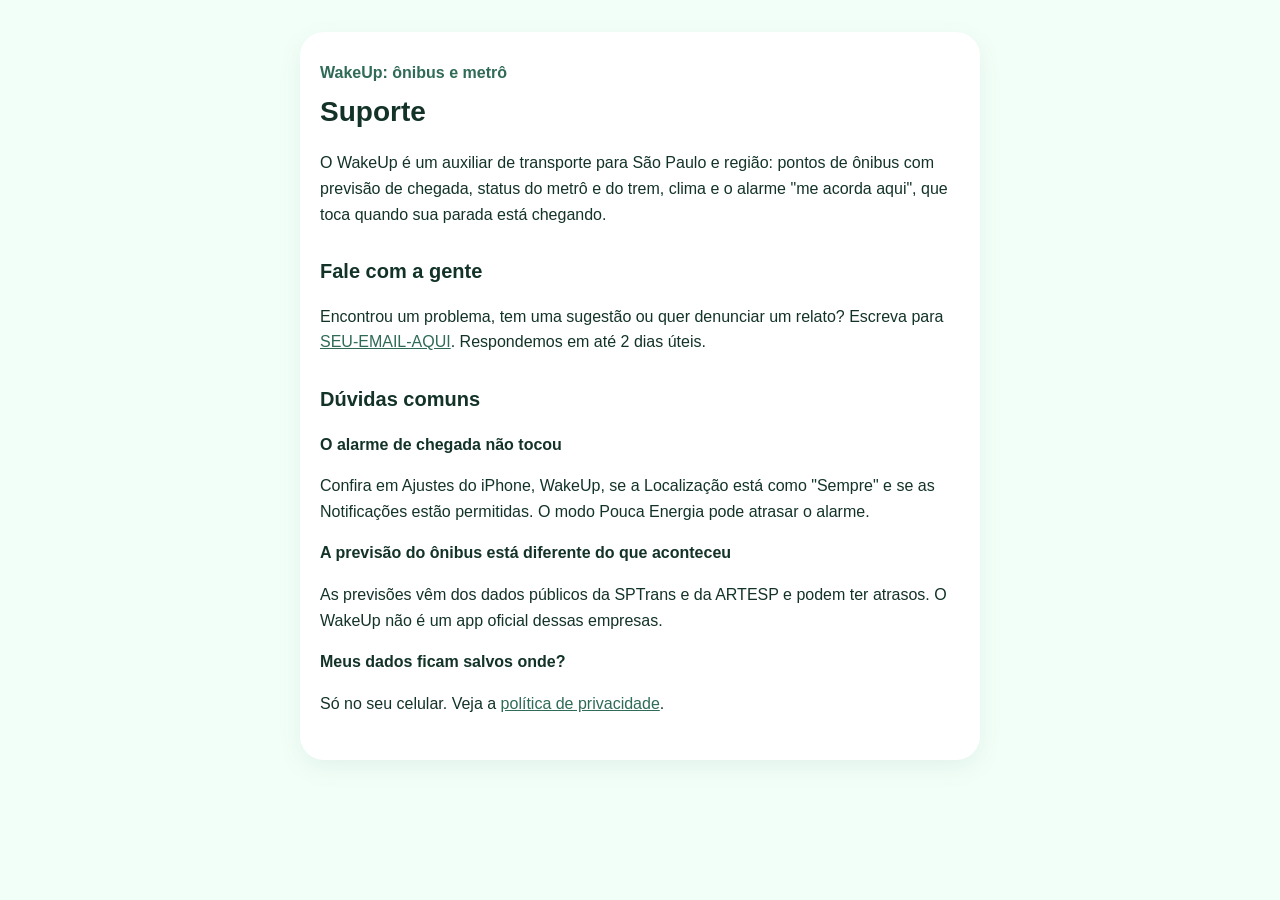
==== index.html @ 22a452d2 "Site do WakeUp: suporte e politica de privacidade" ====
<!doctype html>
<!--
  PÁGINA DE SUPORTE DO WAKEUP
  A Apple exige um "Support URL" com um jeito de entrar em contato. Esta é a página inicial do
  site (GitHub Pages abre o index.html sozinho).
-->
<html lang="pt-BR">
<head>
  <meta charset="utf-8">
  <meta name="viewport" content="width=device-width, initial-scale=1">
  <title>WakeUp: Suporte</title>
  <link rel="stylesheet" href="estilo.css">
</head>
<body>
  <main>
    <p class="eyebrow">WakeUp: ônibus e metrô</p>
    <h1>Suporte</h1>
    <p>O WakeUp é um auxiliar de transporte para São Paulo e região: pontos de ônibus com previsão de
      chegada, status do metrô e do trem, clima e o alarme "me acorda aqui", que toca quando sua
      parada está chegando.</p>

    <h2>Fale com a gente</h2>
    <p>Encontrou um problema, tem uma sugestão ou quer denunciar um relato?
      Escreva para <a href="mailto:SEU-EMAIL-AQUI">SEU-EMAIL-AQUI</a>. Respondemos em até 2 dias úteis.</p>

    <h2>Dúvidas comuns</h2>
    <h3>O alarme de chegada não tocou</h3>
    <p>Confira em Ajustes do iPhone, WakeUp, se a Localização está como "Sempre" e se as Notificações
      estão permitidas. O modo Pouca Energia pode atrasar o alarme.</p>
    <h3>A previsão do ônibus está diferente do que aconteceu</h3>
    <p>As previsões vêm dos dados públicos da SPTrans e da ARTESP e podem ter atrasos. O WakeUp não é
      um app oficial dessas empresas.</p>
    <h3>Meus dados ficam salvos onde?</h3>
    <p>Só no seu celular. Veja a <a href="privacidade.html">política de privacidade</a>.</p>
  </main>
</body>
</html>
---- estilo.css ----
/* Mesma paleta "Menta" do app (constants/themes.ts), pra página parecer parte dele. */
:root {
  --bg: #F2FFF8;
  --card: #FFFFFF;
  --ink: #133328;
  --muted: #5F7F74;
  --forest: #2F6B57;
}
* { box-sizing: border-box; }
body {
  margin: 0;
  background: var(--bg);
  color: var(--ink);
  font: 16px/1.6 -apple-system, BlinkMacSystemFont, "Segoe UI", Roboto, sans-serif;
}
main {
  max-width: 680px;
  margin: 32px auto;
  padding: 28px 20px;
  background: var(--card);
  border-radius: 24px;
  box-shadow: 0 8px 24px rgba(47, 107, 87, 0.08);
}
@media (max-width: 720px) { main { margin: 0; border-radius: 0; } }
h1 { margin: 4px 0 8px; font-size: 28px; }
h2 { margin-top: 28px; font-size: 20px; }
h3 { margin-bottom: 4px; font-size: 16px; }
a { color: var(--forest); }
.eyebrow { margin: 0; color: var(--forest); font-weight: 600; }
.muted { color: var(--muted); font-size: 14px; }
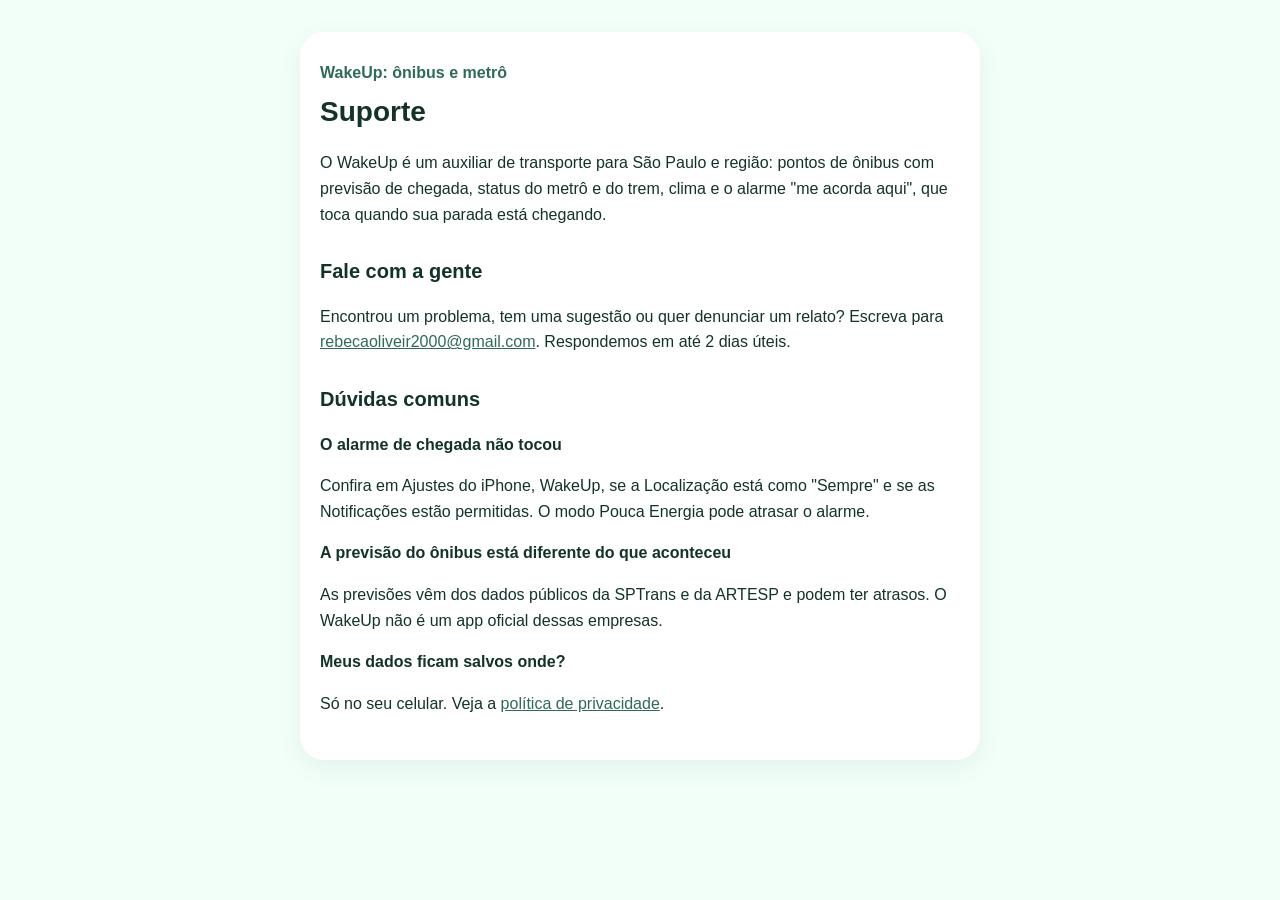
==== commit 32f43901: "E-mail de contato" ====
--- a/index.html
+++ b/index.html
@@ -21,7 +21,7 @@
 
     <h2>Fale com a gente</h2>
     <p>Encontrou um problema, tem uma sugestão ou quer denunciar um relato?
-      Escreva para <a href="mailto:SEU-EMAIL-AQUI">SEU-EMAIL-AQUI</a>. Respondemos em até 2 dias úteis.</p>
+      Escreva para <a href="mailto:rebecaoliveir2000@gmail.com">rebecaoliveir2000@gmail.com</a>. Respondemos em até 2 dias úteis.</p>
 
     <h2>Dúvidas comuns</h2>
     <h3>O alarme de chegada não tocou</h3>
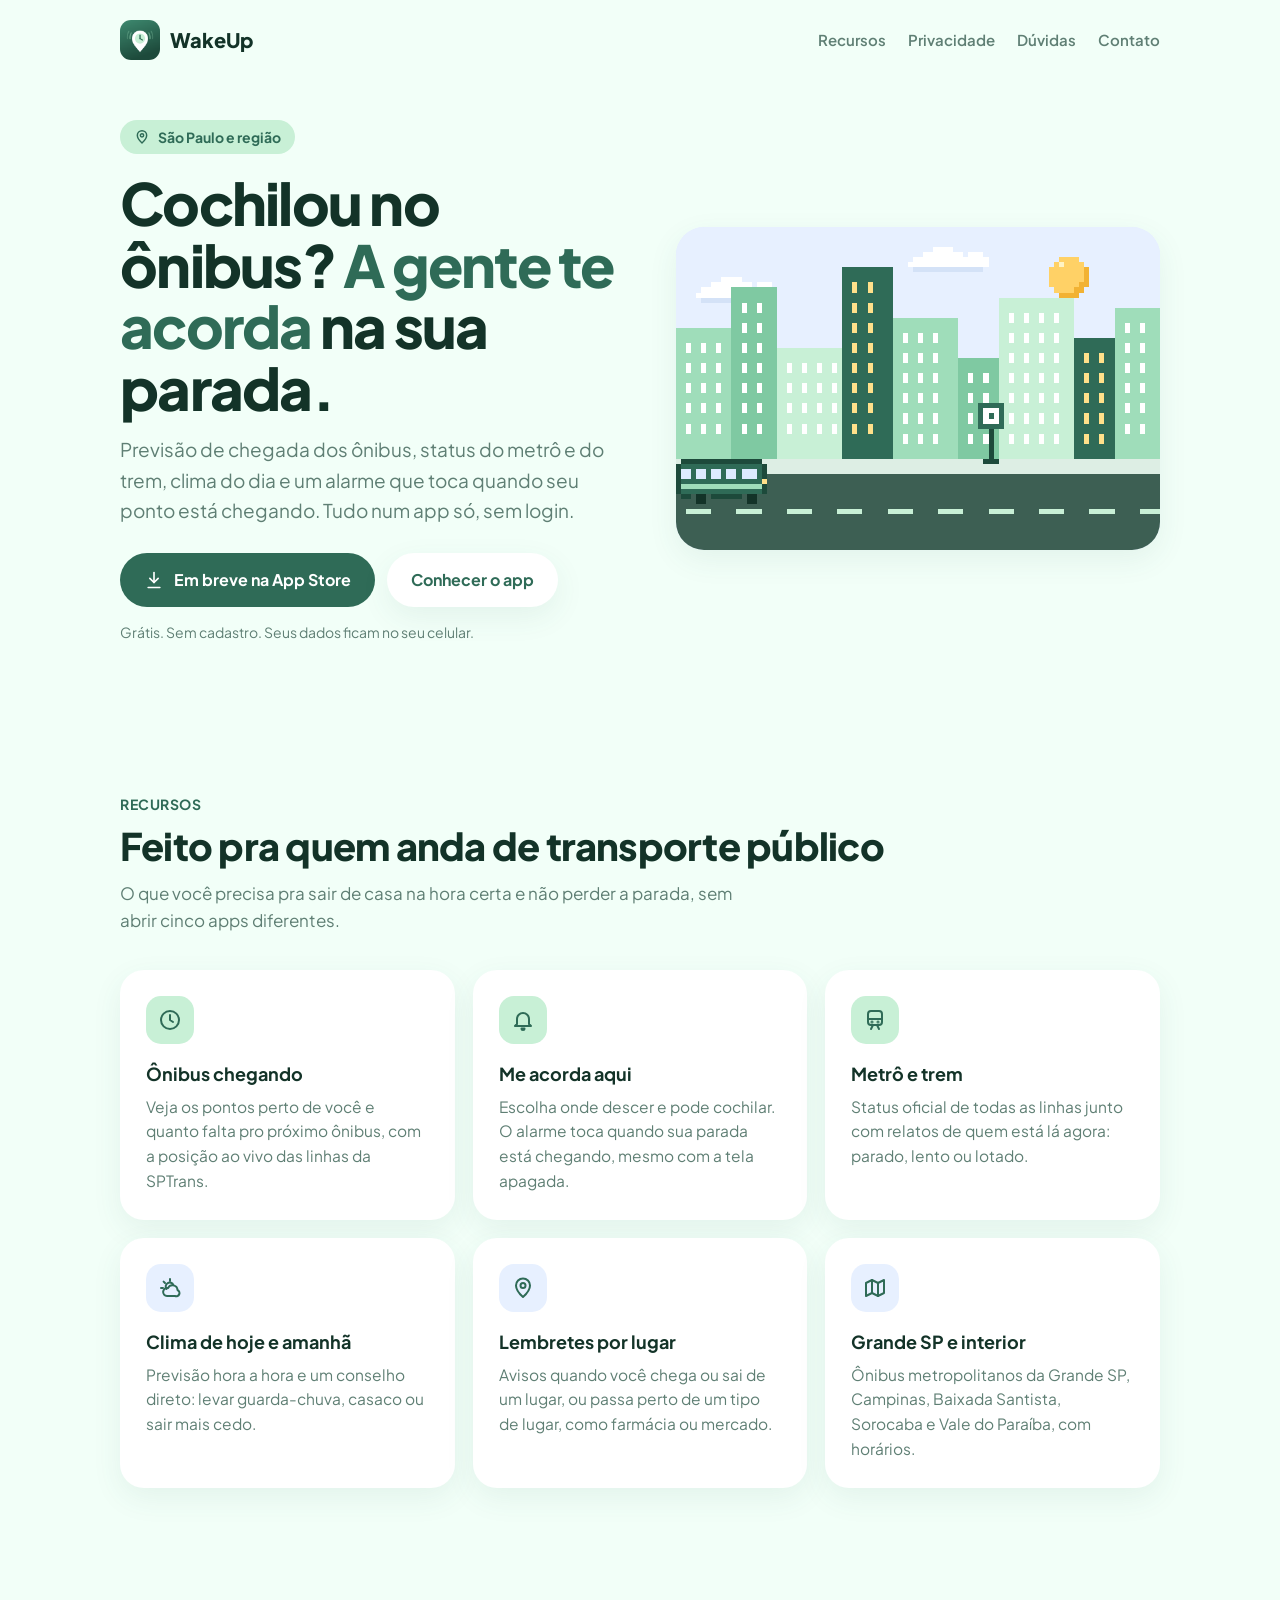
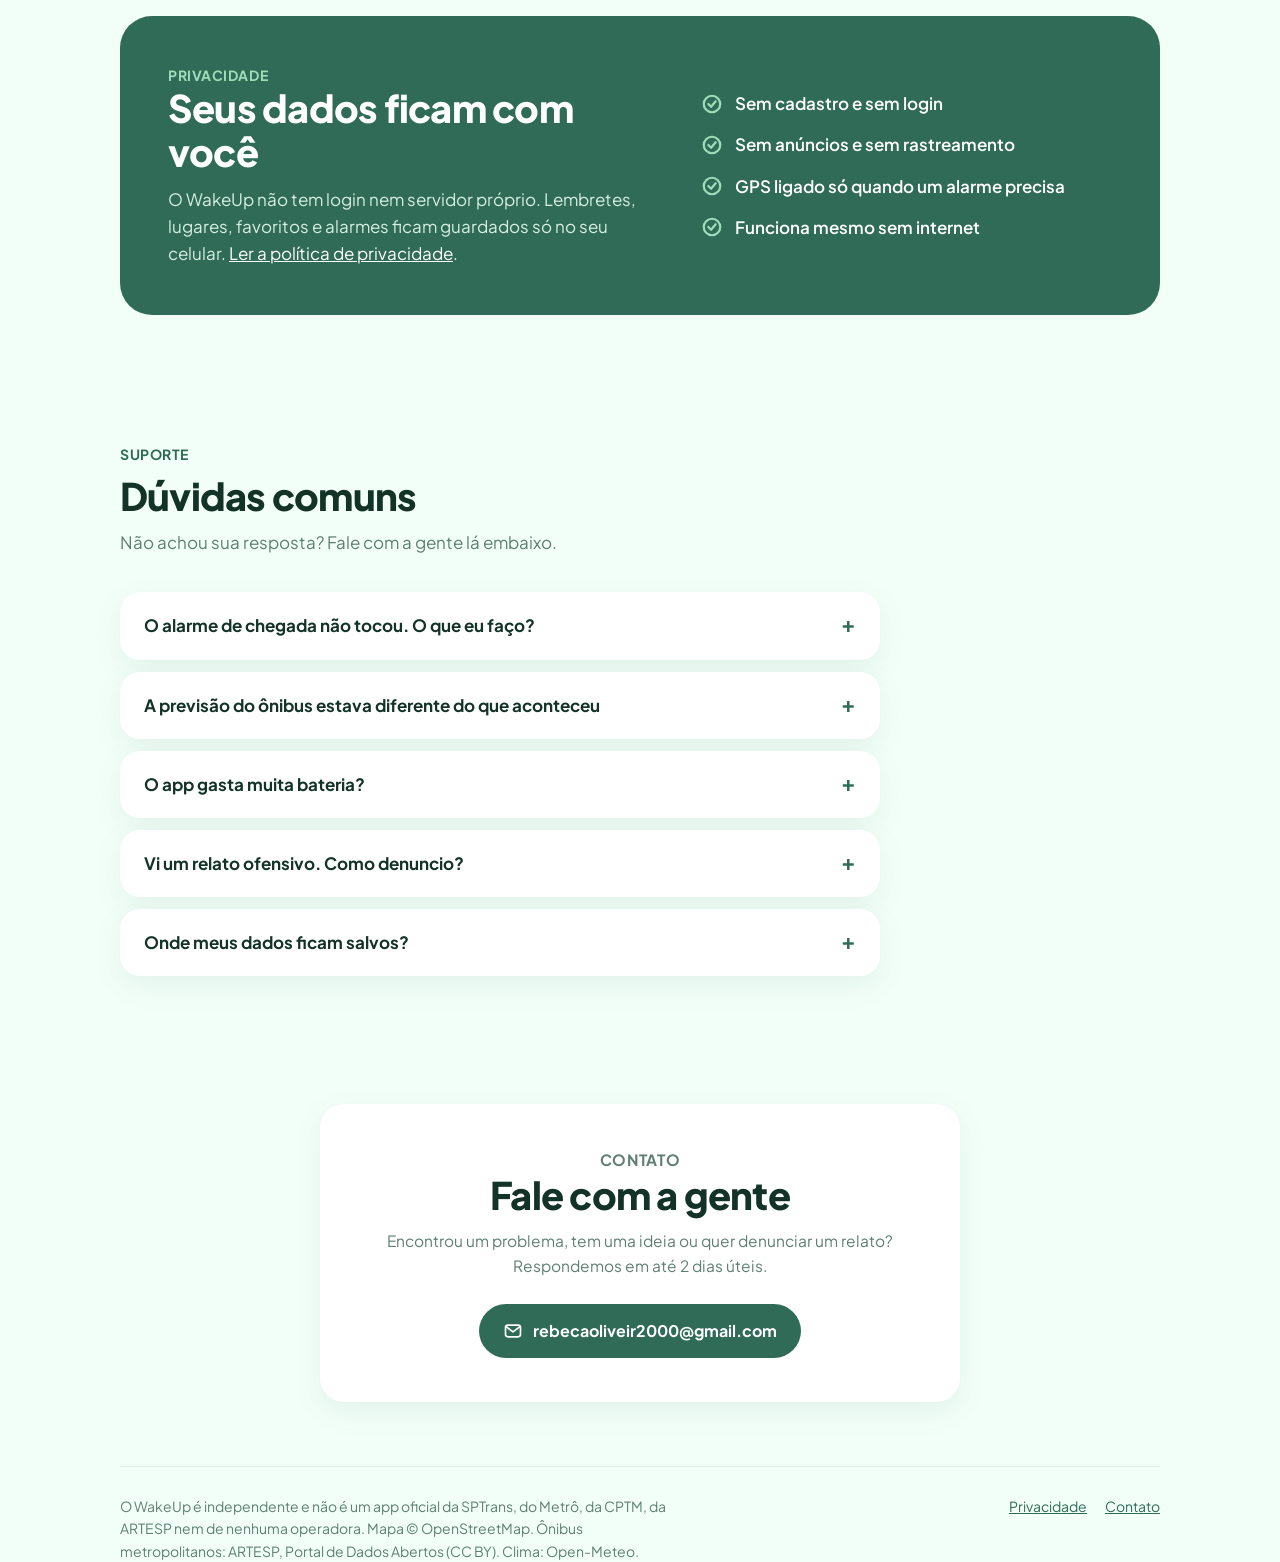
==== commit c7f0f32d: "Landing page nova" ====
--- a/index.html
+++ b/index.html
@@ -1,37 +1,249 @@
 <!doctype html>
 <!--
-  PÁGINA DE SUPORTE DO WAKEUP
-  A Apple exige um "Support URL" com um jeito de entrar em contato. Esta é a página inicial do
-  site (GitHub Pages abre o index.html sozinho).
+  LANDING PAGE DO WAKEUP (também é a página de "Suporte" que a Apple pede)
+  A Apple exige um "Support URL" com um jeito de entrar em contato: a seção #contato cumpre isso.
+  Publicada no GitHub Pages (repositório rebecapaulino/wakeup-site). Pra atualizar: edite aqui em
+  site/, copie pro repositório do site e dê push.
 -->
 <html lang="pt-BR">
 <head>
   <meta charset="utf-8">
   <meta name="viewport" content="width=device-width, initial-scale=1">
-  <title>WakeUp: Suporte</title>
+  <title>WakeUp: ônibus e metrô</title>
+  <meta name="description" content="Pontos de ônibus com previsão de chegada, status do metrô e do trem, clima e um alarme que te acorda perto da sua parada. Sem login, seus dados ficam no seu celular.">
+  <meta name="theme-color" content="#F2FFF8">
+  <link rel="icon" href="icone.png">
+  <link rel="apple-touch-icon" href="icone.png">
+  <link rel="preconnect" href="https://fonts.googleapis.com">
+  <link rel="preconnect" href="https://fonts.gstatic.com" crossorigin>
+  <link href="https://fonts.googleapis.com/css2?family=Plus+Jakarta+Sans:wght@400;600;700;800&display=swap" rel="stylesheet">
   <link rel="stylesheet" href="estilo.css">
 </head>
 <body>
+  <header class="wrap nav">
+    <a class="brand" href="#"><img src="icone.png" alt="">WakeUp</a>
+    <nav class="nav-links">
+      <a href="#recursos">Recursos</a>
+      <a href="#privacidade">Privacidade</a>
+      <a href="#duvidas">Dúvidas</a>
+      <a href="#contato">Contato</a>
+    </nav>
+  </header>
+
   <main>
-    <p class="eyebrow">WakeUp: ônibus e metrô</p>
-    <h1>Suporte</h1>
-    <p>O WakeUp é um auxiliar de transporte para São Paulo e região: pontos de ônibus com previsão de
-      chegada, status do metrô e do trem, clima e o alarme "me acorda aqui", que toca quando sua
-      parada está chegando.</p>
-
-    <h2>Fale com a gente</h2>
-    <p>Encontrou um problema, tem uma sugestão ou quer denunciar um relato?
-      Escreva para <a href="mailto:rebecaoliveir2000@gmail.com">rebecaoliveir2000@gmail.com</a>. Respondemos em até 2 dias úteis.</p>
-
-    <h2>Dúvidas comuns</h2>
-    <h3>O alarme de chegada não tocou</h3>
-    <p>Confira em Ajustes do iPhone, WakeUp, se a Localização está como "Sempre" e se as Notificações
-      estão permitidas. O modo Pouca Energia pode atrasar o alarme.</p>
-    <h3>A previsão do ônibus está diferente do que aconteceu</h3>
-    <p>As previsões vêm dos dados públicos da SPTrans e da ARTESP e podem ter atrasos. O WakeUp não é
-      um app oficial dessas empresas.</p>
-    <h3>Meus dados ficam salvos onde?</h3>
-    <p>Só no seu celular. Veja a <a href="privacidade.html">política de privacidade</a>.</p>
+    <div class="wrap hero">
+      <div>
+        <span class="pill">
+          <svg width="16" height="16" viewBox="0 0 24 24" fill="none" stroke="currentColor" stroke-width="2.2" stroke-linecap="round" stroke-linejoin="round"><path d="M12 21s-7-6.2-7-11.5A7 7 0 0 1 19 9.5C19 14.8 12 21 12 21z"/><circle cx="12" cy="9.5" r="2.5"/></svg>
+          São Paulo e região
+        </span>
+        <h1>Cochilou no ônibus? <em>A gente te acorda</em> na sua parada.</h1>
+        <p class="lead">Previsão de chegada dos ônibus, status do metrô e do trem, clima do dia e um alarme que toca quando seu ponto está chegando. Tudo num app só, sem login.</p>
+        <div class="actions">
+          <a class="btn btn-primary" href="#contato">
+            <svg viewBox="0 0 24 24" fill="none" stroke="currentColor" stroke-width="2" stroke-linecap="round" stroke-linejoin="round"><path d="M12 3v12"/><path d="m7 10 5 5 5-5"/><path d="M5 21h14"/></svg>
+            Em breve na App Store
+          </a>
+          <a class="btn btn-ghost" href="#recursos">Conhecer o app</a>
+        </div>
+        <p class="note">Grátis. Sem cadastro. Seus dados ficam no seu celular.</p>
+      </div>
+      <!-- Cena desenhada pelo script lá embaixo, pixel por pixel, como a pixel art do app. -->
+      <div class="scene" aria-label="Ilustração em pixel art de um ônibus passando pela cidade" role="img">
+        <svg id="cena" viewBox="0 0 96 64" preserveAspectRatio="xMidYMid slice"></svg>
+      </div>
+    </div>
+
+    <section id="recursos">
+      <div class="wrap">
+        <p class="eyebrow">Recursos</p>
+        <h2>Feito pra quem anda de transporte público</h2>
+        <p class="sub">O que você precisa pra sair de casa na hora certa e não perder a parada, sem abrir cinco apps diferentes.</p>
+        <div class="grid">
+          <div class="card">
+            <div class="icon"><svg viewBox="0 0 24 24" fill="none" stroke="currentColor" stroke-width="2" stroke-linecap="round" stroke-linejoin="round"><circle cx="12" cy="12" r="9"/><path d="M12 7v5l3 2"/></svg></div>
+            <h3>Ônibus chegando</h3>
+            <p>Veja os pontos perto de você e quanto falta pro próximo ônibus, com a posição ao vivo das linhas da SPTrans.</p>
+          </div>
+          <div class="card">
+            <div class="icon"><svg viewBox="0 0 24 24" fill="none" stroke="currentColor" stroke-width="2" stroke-linecap="round" stroke-linejoin="round"><path d="M12 22a1.5 1.5 0 0 0 1.5-1.5h-3A1.5 1.5 0 0 0 12 22z"/><path d="M18 16V11a6 6 0 0 0-12 0v5l-2 2h16z"/></svg></div>
+            <h3>Me acorda aqui</h3>
+            <p>Escolha onde descer e pode cochilar. O alarme toca quando sua parada está chegando, mesmo com a tela apagada.</p>
+          </div>
+          <div class="card">
+            <div class="icon"><svg viewBox="0 0 24 24" fill="none" stroke="currentColor" stroke-width="2" stroke-linecap="round" stroke-linejoin="round"><rect x="5" y="3" width="14" height="14" rx="3"/><path d="M5 11h14"/><path d="m8 21 2-4"/><path d="m16 21-2-4"/><circle cx="9" cy="14" r=".5"/><circle cx="15" cy="14" r=".5"/></svg></div>
+            <h3>Metrô e trem</h3>
+            <p>Status oficial de todas as linhas junto com relatos de quem está lá agora: parado, lento ou lotado.</p>
+          </div>
+          <div class="card">
+            <div class="icon sky"><svg viewBox="0 0 24 24" fill="none" stroke="currentColor" stroke-width="2" stroke-linecap="round" stroke-linejoin="round"><path d="M12 3v2"/><path d="m5.6 5.6 1.4 1.4"/><path d="M3 12h2"/><path d="M8.5 13a4 4 0 1 1 6.9-3.9"/><path d="M17 20H9a4 4 0 1 1 1-7.9A5 5 0 0 1 19.5 14 3 3 0 0 1 17 20z"/></svg></div>
+            <h3>Clima de hoje e amanhã</h3>
+            <p>Previsão hora a hora e um conselho direto: levar guarda-chuva, casaco ou sair mais cedo.</p>
+          </div>
+          <div class="card">
+            <div class="icon sky"><svg viewBox="0 0 24 24" fill="none" stroke="currentColor" stroke-width="2" stroke-linecap="round" stroke-linejoin="round"><path d="M12 21s-7-6.2-7-11.5A7 7 0 0 1 19 9.5C19 14.8 12 21 12 21z"/><circle cx="12" cy="9.5" r="2.5"/></svg></div>
+            <h3>Lembretes por lugar</h3>
+            <p>Avisos quando você chega ou sai de um lugar, ou passa perto de um tipo de lugar, como farmácia ou mercado.</p>
+          </div>
+          <div class="card">
+            <div class="icon sky"><svg viewBox="0 0 24 24" fill="none" stroke="currentColor" stroke-width="2" stroke-linecap="round" stroke-linejoin="round"><path d="M3 7l6-3 6 3 6-3v13l-6 3-6-3-6 3z"/><path d="M9 4v13"/><path d="M15 7v13"/></svg></div>
+            <h3>Grande SP e interior</h3>
+            <p>Ônibus metropolitanos da Grande SP, Campinas, Baixada Santista, Sorocaba e Vale do Paraíba, com horários.</p>
+          </div>
+        </div>
+      </div>
+    </section>
+
+    <section id="privacidade">
+      <div class="wrap">
+        <div class="band">
+          <div>
+            <p class="eyebrow">Privacidade</p>
+            <h2>Seus dados ficam com você</h2>
+            <p>O WakeUp não tem login nem servidor próprio. Lembretes, lugares, favoritos e alarmes ficam guardados só no seu celular. <a href="privacidade.html" style="color:#fff">Ler a política de privacidade</a>.</p>
+          </div>
+          <ul class="checks">
+            <li><svg viewBox="0 0 24 24" fill="none" stroke="currentColor" stroke-width="2.4" stroke-linecap="round" stroke-linejoin="round"><circle cx="12" cy="12" r="9"/><path d="m8 12 3 3 5-6"/></svg>Sem cadastro e sem login</li>
+            <li><svg viewBox="0 0 24 24" fill="none" stroke="currentColor" stroke-width="2.4" stroke-linecap="round" stroke-linejoin="round"><circle cx="12" cy="12" r="9"/><path d="m8 12 3 3 5-6"/></svg>Sem anúncios e sem rastreamento</li>
+            <li><svg viewBox="0 0 24 24" fill="none" stroke="currentColor" stroke-width="2.4" stroke-linecap="round" stroke-linejoin="round"><circle cx="12" cy="12" r="9"/><path d="m8 12 3 3 5-6"/></svg>GPS ligado só quando um alarme precisa</li>
+            <li><svg viewBox="0 0 24 24" fill="none" stroke="currentColor" stroke-width="2.4" stroke-linecap="round" stroke-linejoin="round"><circle cx="12" cy="12" r="9"/><path d="m8 12 3 3 5-6"/></svg>Funciona mesmo sem internet</li>
+          </ul>
+        </div>
+      </div>
+    </section>
+
+    <section id="duvidas">
+      <div class="wrap">
+        <p class="eyebrow">Suporte</p>
+        <h2>Dúvidas comuns</h2>
+        <p class="sub">Não achou sua resposta? Fale com a gente lá embaixo.</p>
+        <div class="faq">
+          <details>
+            <summary>O alarme de chegada não tocou. O que eu faço?</summary>
+            <p>Confira em Ajustes do iPhone, WakeUp, se a Localização está como "Sempre" e se as Notificações estão permitidas. O modo Pouca Energia pode atrasar o alarme.</p>
+          </details>
+          <details>
+            <summary>A previsão do ônibus estava diferente do que aconteceu</summary>
+            <p>As previsões vêm dos dados públicos da SPTrans e da ARTESP e podem ter atrasos. O WakeUp não é um app oficial dessas empresas.</p>
+          </details>
+          <details>
+            <summary>O app gasta muita bateria?</summary>
+            <p>Não. O GPS só fica ligado enquanto um alarme de chegada ou um lembrete por lugar está ativo. No resto do tempo ele fica desligado.</p>
+          </details>
+          <details>
+            <summary>Vi um relato ofensivo. Como denuncio?</summary>
+            <p>Toque na bandeira ao lado do relato e escolha "Denunciar e bloquear". Ele some na hora pra você, junto com tudo que a mesma pessoa mandar, e a denúncia é revisada.</p>
+          </details>
+          <details>
+            <summary>Onde meus dados ficam salvos?</summary>
+            <p>Só no seu celular. Se você apagar o app, eles são apagados junto. Veja a <a href="privacidade.html">política de privacidade</a>.</p>
+          </details>
+        </div>
+      </div>
+    </section>
+
+    <section id="contato" class="contact">
+      <div class="wrap">
+        <div class="card">
+          <p class="eyebrow">Contato</p>
+          <h2>Fale com a gente</h2>
+          <p class="sub">Encontrou um problema, tem uma ideia ou quer denunciar um relato? Respondemos em até 2 dias úteis.</p>
+          <a class="btn btn-primary" href="mailto:rebecaoliveir2000@gmail.com">
+            <svg viewBox="0 0 24 24" fill="none" stroke="currentColor" stroke-width="2" stroke-linecap="round" stroke-linejoin="round"><rect x="3" y="5" width="18" height="14" rx="3"/><path d="m4 7 8 6 8-6"/></svg>
+            rebecaoliveir2000@gmail.com
+          </a>
+        </div>
+      </div>
+    </section>
   </main>
+
+  <footer class="wrap">
+    <div class="foot">
+      <p>O WakeUp é independente e não é um app oficial da SPTrans, do Metrô, da CPTM, da ARTESP nem de nenhuma operadora. Mapa © OpenStreetMap. Ônibus metropolitanos: ARTESP, Portal de Dados Abertos (CC BY). Clima: Open-Meteo.</p>
+      <nav><a href="privacidade.html">Privacidade</a><a href="#contato">Contato</a></nav>
+    </div>
+  </footer>
+
+  <script>
+    /*
+     * PIXEL ART DA CENA
+     * Mesmo jeito do app (src/components/pixel): cada sprite é uma lista de linhas de texto, e
+     * cada letra é um pixel de uma cor da paleta ("." é vazio). O ônibus é o MESMO desenho do
+     * `BUS` em sprites.ts. O script transforma as letras em quadradinhos <rect> do SVG.
+     */
+    const NS = 'http://www.w3.org/2000/svg';
+    const PX = {
+      k: '#1D4A3B', G: '#2F6B57', w: '#DDEBFF', b: '#2F6B57', m: '#9FDDBA', y: '#FFE08A', d: '#133328',
+      W: '#FFFFFF', s: '#D4E2F7', S: '#FFD166', o: '#F2B233', L: '#FFF3C4',
+    };
+    const BUS = [
+      '.kkkkkkkkkkkkkkkk.',
+      'kGGGGGGGGGGGGGGGGk',
+      'kwwbwwbwwbwwbwwwGk',
+      'kwwbwwbwwbwwbwwwGk',
+      'kGGGGGGGGGGGGGGGGy',
+      'kmmmmmmmmmmmmmmmmk',
+      'kGGGGGGGGGGGGGGGGk',
+      '.kk.dd.kkkkkk.dd..',
+      '....dd........dd..',
+    ];
+    const SUN = ['..SSSS..', '.SLSSSS.', 'SSSSSSSo', 'SSSSSSSo', 'SSSSSSSo', 'SSSSSSoo', '.SSSSoo.', '..oooo..'];
+    const CLOUD = ['.....WWWW.......', '...WWWWWWWW.WWW.', '.WWWWWWWWWWWWWWW', 'WWWWWWWWWWWWWWWW', '.ssssssssssssss.'];
+    // Placa do ponto de ônibus.
+    const STOP = ['GGGGG', 'GWWWG', 'GWGWG', 'GWWWG', 'GGGGG', '..k..', '..k..', '..k..', '..k..', '..k..', '..k..', '.kkk.'];
+
+    const svg = document.getElementById('cena');
+    const rect = (parent, x, y, w, h, fill) => {
+      const r = document.createElementNS(NS, 'rect');
+      r.setAttribute('x', x); r.setAttribute('y', y); r.setAttribute('width', w); r.setAttribute('height', h);
+      r.setAttribute('fill', fill);
+      parent.appendChild(r);
+    };
+    const group = (className) => {
+      const g = document.createElementNS(NS, 'g');
+      if (className) g.setAttribute('class', className);
+      svg.appendChild(g);
+      return g;
+    };
+    const sprite = (parent, rows, x, y) => {
+      rows.forEach((row, j) => [...row].forEach((ch, i) => {
+        if (ch !== '.' && PX[ch]) rect(parent, x + i, y + j, 1, 1, PX[ch]);
+      }));
+    };
+
+    const base = group();
+    rect(base, 0, 0, 96, 64, '#E7F0FF'); // céu
+    sprite(base, SUN, 74, 6);
+
+    // Nuvens andando devagar.
+    const clouds = group('drift');
+    sprite(clouds, CLOUD, 4, 10);
+    sprite(clouds, CLOUD, 46, 4);
+
+    // Prédios: [x, largura, altura, cor]. As janelas são pontinhos claros num padrão regular.
+    const city = group();
+    const buildings = [
+      [0, 12, 26, '#9FDDBA'], [11, 9, 34, '#7FC9A2'], [20, 14, 22, '#C8F0D6'], [33, 10, 38, '#2F6B57'],
+      [43, 13, 28, '#9FDDBA'], [56, 9, 20, '#7FC9A2'], [64, 15, 32, '#C8F0D6'], [79, 9, 24, '#2F6B57'], [87, 9, 30, '#9FDDBA'],
+    ];
+    const ground = 46;
+    for (const [x, w, h, color] of buildings) {
+      rect(city, x, ground - h, w, h, color);
+      const dark = color === '#2F6B57';
+      for (let yy = ground - h + 3; yy < ground - 3; yy += 4) {
+        for (let xx = x + 2; xx < x + w - 2; xx += 3) rect(city, xx, yy, 1, 2, dark ? '#FFE08A' : '#FFFFFF');
+      }
+    }
+
+    // Calçada, rua e faixa.
+    rect(city, 0, ground, 96, 3, '#DDEEE4');
+    rect(city, 0, ground + 3, 96, 15, '#3D5F53');
+    for (let x = 2; x < 96; x += 10) rect(city, x, ground + 10, 5, 1, '#C8F0D6');
+    sprite(city, STOP, 60, ground - 11);
+
+    // O ônibus, andando "em saltos" de 1 pixel (classe .drive no CSS).
+    const bus = group('drive');
+    sprite(bus, BUS, 0, ground);
+  </script>
 </body>
 </html>
--- a/estilo.css
+++ b/estilo.css
@@ -1,30 +1,197 @@
-/* Mesma paleta "Menta" do app (constants/themes.ts), pra página parecer parte dele. */
+/*
+ * SITE DO WAKEUP (landing + privacidade)
+ * Mesma identidade do app: paleta "Menta" (constants/themes.ts), fonte Plus Jakarta Sans,
+ * cards brancos com sombra suave e raio 24, botões em pílula, floresta só pras ações.
+ */
 :root {
-  --bg: #F2FFF8;
-  --card: #FFFFFF;
+  --mist: #F2FFF8;
+  --sky: #E7F0FF;
+  --mint: #C8F0D6;
+  --mint-strong: #9FDDBA;
+  --forest: #2F6B57;
+  --forest-dark: #1D4A3B;
   --ink: #133328;
   --muted: #5F7F74;
-  --forest: #2F6B57;
+  --card: #FFFFFF;
+  --border: #DCEDE3;
+  --shadow: 0 10px 30px rgba(47, 107, 87, 0.08);
 }
+
 * { box-sizing: border-box; }
+html { scroll-behavior: smooth; }
 body {
   margin: 0;
-  background: var(--bg);
+  background: var(--mist);
   color: var(--ink);
-  font: 16px/1.6 -apple-system, BlinkMacSystemFont, "Segoe UI", Roboto, sans-serif;
+  font: 17px/1.6 'Plus Jakarta Sans', -apple-system, BlinkMacSystemFont, 'Segoe UI', sans-serif;
+  -webkit-font-smoothing: antialiased;
 }
-main {
-  max-width: 680px;
-  margin: 32px auto;
-  padding: 28px 20px;
+a { color: var(--forest); }
+img, svg { display: block; }
+
+.wrap { max-width: 1080px; margin: 0 auto; padding: 0 20px; }
+
+/* ── Topo ── */
+.nav {
+  display: flex;
+  align-items: center;
+  justify-content: space-between;
+  padding-top: 20px;
+  padding-bottom: 20px;
+}
+.brand { display: flex; align-items: center; gap: 10px; font-weight: 800; font-size: 20px; color: var(--ink); text-decoration: none; }
+.brand img { width: 40px; height: 40px; border-radius: 11px; }
+.nav-links { display: flex; gap: 22px; }
+.nav-links a { color: var(--muted); text-decoration: none; font-weight: 600; font-size: 15px; }
+.nav-links a:hover { color: var(--forest); }
+
+/* ── Hero ── */
+.hero {
+  display: grid;
+  grid-template-columns: 1.05fr 1fr;
+  gap: 48px;
+  align-items: center;
+  padding-top: 40px;
+  padding-bottom: 72px;
+}
+.pill {
+  display: inline-flex;
+  align-items: center;
+  gap: 8px;
+  padding: 6px 14px;
+  border-radius: 999px;
+  background: var(--mint);
+  color: var(--forest);
+  font-weight: 700;
+  font-size: 14px;
+}
+.hero h1 {
+  margin: 18px 0 16px;
+  font-size: clamp(36px, 5.4vw, 58px);
+  line-height: 1.06;
+  letter-spacing: -0.03em;
+  font-weight: 800;
+}
+.hero h1 em { font-style: normal; color: var(--forest); }
+.hero p.lead { margin: 0 0 28px; font-size: 19px; color: var(--muted); max-width: 30em; }
+.actions { display: flex; flex-wrap: wrap; gap: 12px; }
+.btn {
+  display: inline-flex;
+  align-items: center;
+  gap: 10px;
+  padding: 14px 24px;
+  border-radius: 999px;
+  font-weight: 700;
+  text-decoration: none;
+  font-size: 16px;
+  transition: transform 0.15s ease;
+}
+.btn:hover { transform: translateY(-1px); }
+.btn svg { width: 20px; height: 20px; }
+.btn-primary { background: var(--forest); color: #fff; }
+.btn-ghost { background: var(--card); color: var(--forest); box-shadow: var(--shadow); }
+.note { margin-top: 14px; font-size: 14px; color: var(--muted); }
+
+/* Cena em pixel art: o SVG é montado pelo script a partir dos sprites em texto. */
+.scene {
+  border-radius: 28px;
+  overflow: hidden;
+  box-shadow: var(--shadow);
+  background: var(--sky);
+  aspect-ratio: 96 / 64;
+}
+.scene svg { width: 100%; height: 100%; image-rendering: pixelated; shape-rendering: crispEdges; }
+
+/* Ônibus e nuvens andam "em saltos" (steps), como no app, que anima a 10 fps. */
+.drive { animation: drive 9s steps(90) infinite; animation-delay: -3.5s; } /* começa já no meio da rua */
+@keyframes drive { from { transform: translateX(-20px); } to { transform: translateX(100px); } }
+.drift { animation: drift 30s steps(60) infinite; animation-delay: -8s; }
+@keyframes drift { from { transform: translateX(-30px); } to { transform: translateX(100px); } }
+@media (prefers-reduced-motion: reduce) { .drive, .drift { animation: none; } }
+
+/* ── Seções ── */
+section { padding: 64px 0; }
+.eyebrow { margin: 0 0 8px; color: var(--forest); font-weight: 700; font-size: 14px; letter-spacing: 0.04em; text-transform: uppercase; }
+h2 { margin: 0 0 12px; font-size: clamp(28px, 3.6vw, 38px); line-height: 1.15; letter-spacing: -0.02em; font-weight: 800; }
+.sub { margin: 0 0 36px; color: var(--muted); max-width: 36em; }
+
+.grid { display: grid; grid-template-columns: repeat(3, 1fr); gap: 18px; }
+.card {
   background: var(--card);
   border-radius: 24px;
-  box-shadow: 0 8px 24px rgba(47, 107, 87, 0.08);
+  padding: 26px;
+  box-shadow: var(--shadow);
 }
-@media (max-width: 720px) { main { margin: 0; border-radius: 0; } }
-h1 { margin: 4px 0 8px; font-size: 28px; }
-h2 { margin-top: 28px; font-size: 20px; }
-h3 { margin-bottom: 4px; font-size: 16px; }
-a { color: var(--forest); }
-.eyebrow { margin: 0; color: var(--forest); font-weight: 600; }
+.card h3 { margin: 16px 0 6px; font-size: 18px; font-weight: 700; }
+.card p { margin: 0; color: var(--muted); font-size: 15.5px; }
+.icon {
+  width: 48px;
+  height: 48px;
+  border-radius: 15px;
+  display: grid;
+  place-items: center;
+  background: var(--mint);
+  color: var(--forest);
+}
+.icon svg { width: 24px; height: 24px; }
+.icon.sky { background: var(--sky); }
+
+/* Faixa de privacidade: o único bloco escuro da página, pra marcar a promessa principal. */
+.band {
+  background: var(--forest);
+  color: #fff;
+  border-radius: 32px;
+  padding: 48px;
+  display: grid;
+  grid-template-columns: 1.2fr 1fr;
+  gap: 40px;
+  align-items: center;
+}
+.band .eyebrow { color: var(--mint-strong); }
+.band p { color: #D6EFE2; margin: 0; }
+.checks { list-style: none; margin: 0; padding: 0; display: grid; gap: 14px; }
+.checks li { display: flex; gap: 12px; align-items: center; font-weight: 600; }
+.checks svg { width: 22px; height: 22px; flex: none; color: var(--mint-strong); }
+
+/* Perguntas: <details> abre e fecha sem nenhum JavaScript. */
+.faq { display: grid; gap: 12px; max-width: 760px; }
+.faq details { background: var(--card); border-radius: 20px; padding: 20px 24px; box-shadow: var(--shadow); }
+.faq summary { cursor: pointer; font-weight: 700; list-style: none; display: flex; justify-content: space-between; gap: 16px; }
+.faq summary::-webkit-details-marker { display: none; }
+.faq summary::after { content: '+'; color: var(--forest); font-size: 22px; line-height: 1; }
+.faq details[open] summary::after { content: '−'; }
+.faq details p { margin: 12px 0 0; color: var(--muted); }
+
+.contact { text-align: center; }
+.contact .card { max-width: 640px; margin: 0 auto; padding: 44px 28px; }
+.contact .sub { margin: 0 auto 26px; }
+
+/* ── Rodapé ── */
+footer { padding-top: 40px; padding-bottom: 56px; color: var(--muted); font-size: 14px; }
+.foot { display: flex; flex-wrap: wrap; justify-content: space-between; gap: 16px; border-top: 1px solid var(--border); padding-top: 28px; }
+.foot p { margin: 0; max-width: 40em; }
+.foot nav { display: flex; gap: 18px; }
+
+/* ── Página de texto (privacidade) ── */
+.doc { max-width: 760px; margin: 8px auto 0; }
+.doc .card { padding: 40px; }
+.doc h1 { margin: 6px 0 8px; line-height: 1.15; font-size: clamp(30px, 4vw, 40px); letter-spacing: -0.02em; }
+.doc h2 { font-size: 21px; margin: 32px 0 8px; }
+.doc p, .doc li { color: #2C4C41; }
+.doc ul { padding-left: 20px; }
+.doc li { margin-bottom: 6px; }
 .muted { color: var(--muted); font-size: 14px; }
+
+/* ── Celular ── */
+@media (max-width: 860px) {
+  .hero, .band { grid-template-columns: minmax(0, 1fr); }
+  .hero { padding-top: 16px; padding-bottom: 48px; gap: 32px; }
+  .grid { grid-template-columns: minmax(0, 1fr); }
+  .band { padding: 32px 24px; }
+  .nav-links { display: none; }
+  section { padding: 44px 0; }
+  .doc .card { padding: 28px 20px; }
+}
+@media (min-width: 861px) and (max-width: 1000px) {
+  .grid { grid-template-columns: repeat(2, 1fr); }
+}
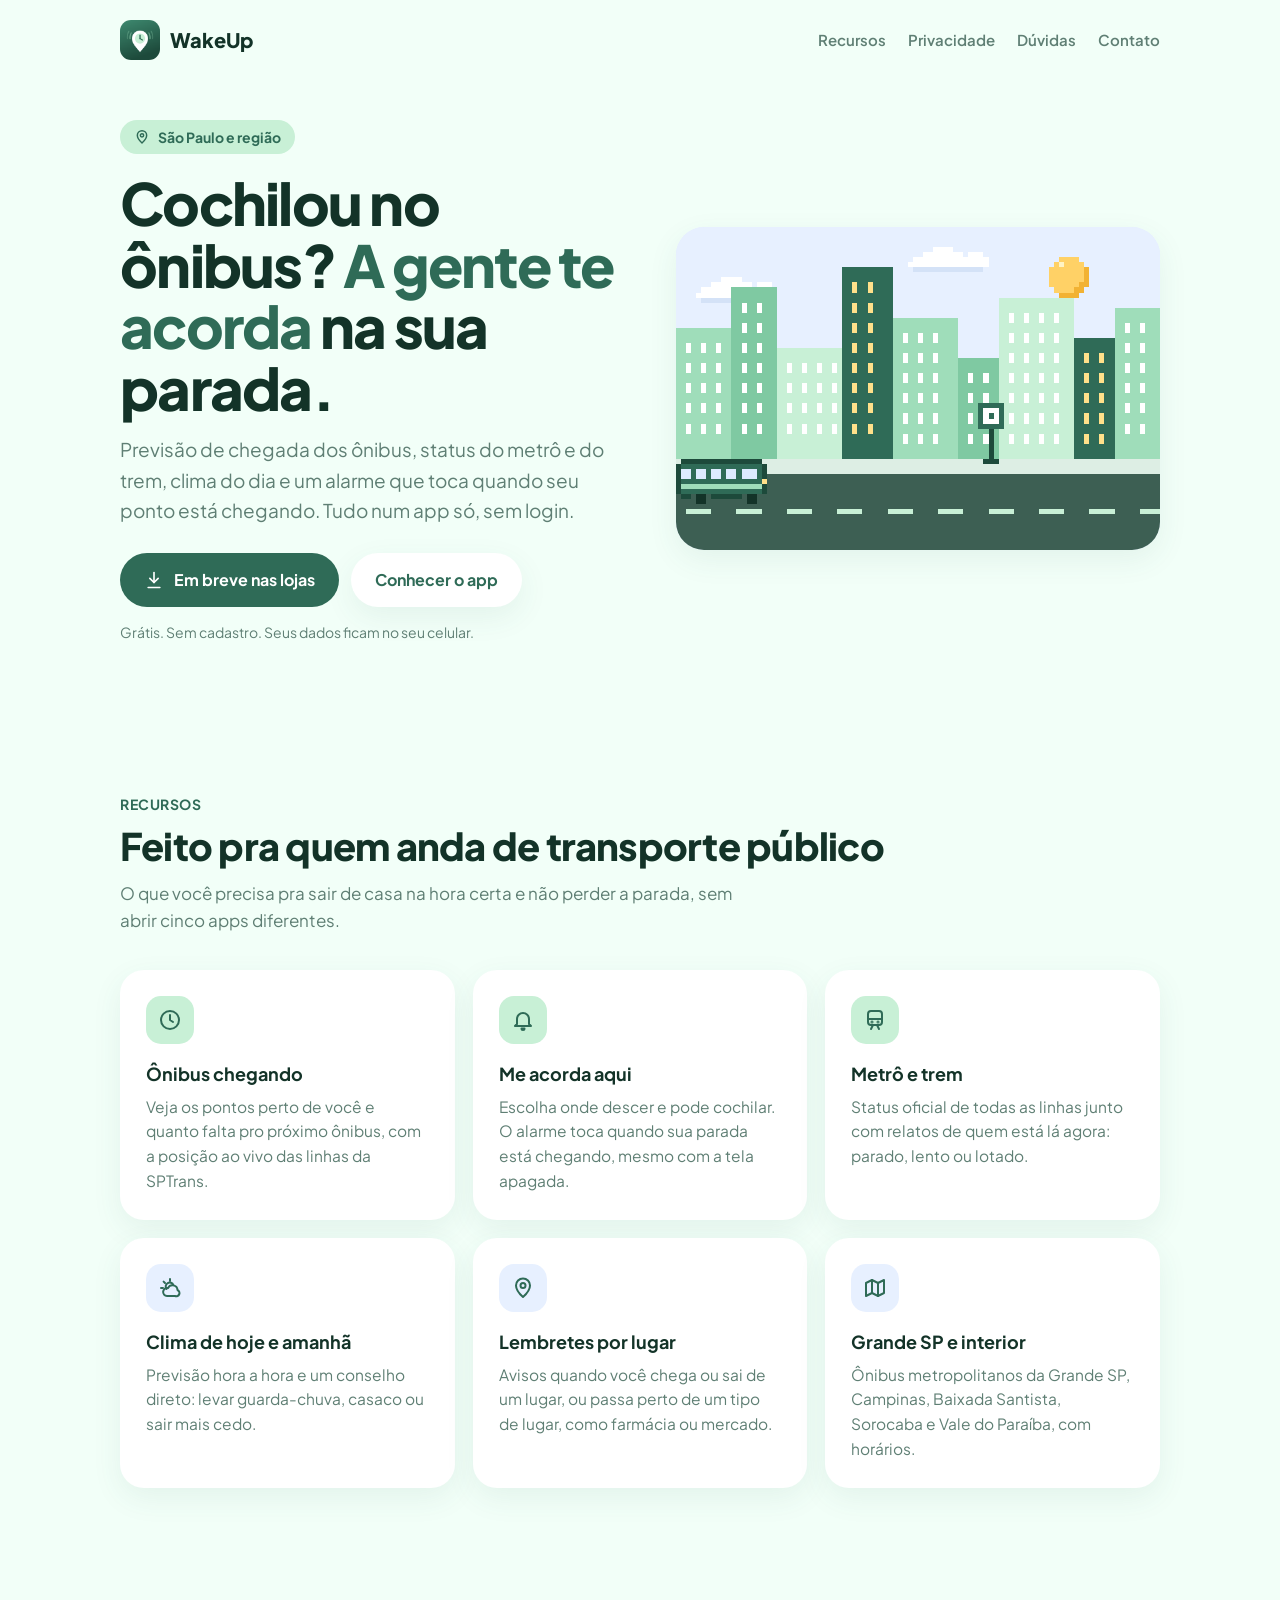
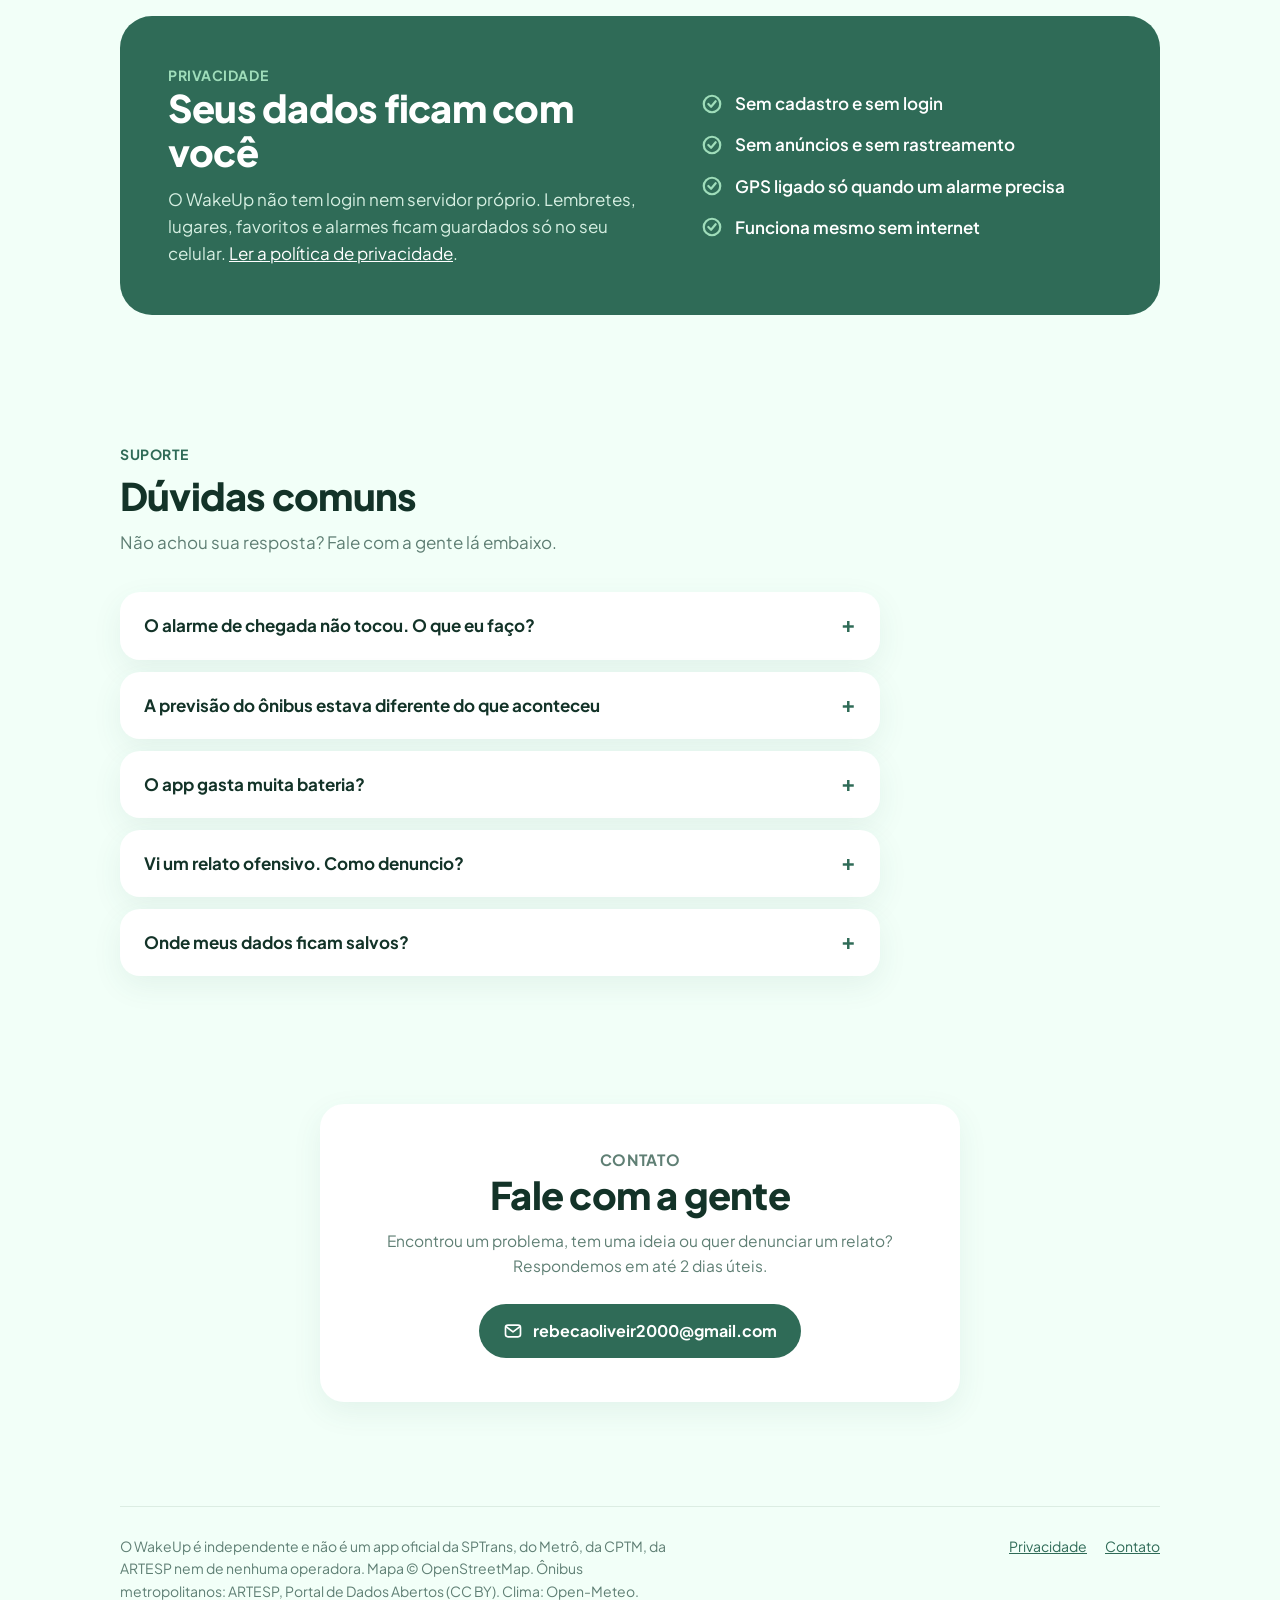
==== commit 056f2e47: "Botao 'Em breve nas lojas' e cena em cena.js" ====
--- a/index.html
+++ b/index.html
@@ -42,7 +42,7 @@
         <div class="actions">
           <a class="btn btn-primary" href="#contato">
             <svg viewBox="0 0 24 24" fill="none" stroke="currentColor" stroke-width="2" stroke-linecap="round" stroke-linejoin="round"><path d="M12 3v12"/><path d="m7 10 5 5 5-5"/><path d="M5 21h14"/></svg>
-            Em breve na App Store
+            Em breve nas lojas
           </a>
           <a class="btn btn-ghost" href="#recursos">Conhecer o app</a>
         </div>
@@ -50,7 +50,7 @@
       </div>
       <!-- Cena desenhada pelo script lá embaixo, pixel por pixel, como a pixel art do app. -->
       <div class="scene" aria-label="Ilustração em pixel art de um ônibus passando pela cidade" role="img">
-        <svg id="cena" viewBox="0 0 96 64" preserveAspectRatio="xMidYMid slice"></svg>
+        <svg class="cena" viewBox="0 0 96 64" preserveAspectRatio="xMidYMid slice"></svg>
       </div>
     </div>
 
@@ -164,86 +164,6 @@
     </div>
   </footer>
 
-  <script>
-    /*
-     * PIXEL ART DA CENA
-     * Mesmo jeito do app (src/components/pixel): cada sprite é uma lista de linhas de texto, e
-     * cada letra é um pixel de uma cor da paleta ("." é vazio). O ônibus é o MESMO desenho do
-     * `BUS` em sprites.ts. O script transforma as letras em quadradinhos <rect> do SVG.
-     */
-    const NS = 'http://www.w3.org/2000/svg';
-    const PX = {
-      k: '#1D4A3B', G: '#2F6B57', w: '#DDEBFF', b: '#2F6B57', m: '#9FDDBA', y: '#FFE08A', d: '#133328',
-      W: '#FFFFFF', s: '#D4E2F7', S: '#FFD166', o: '#F2B233', L: '#FFF3C4',
-    };
-    const BUS = [
-      '.kkkkkkkkkkkkkkkk.',
-      'kGGGGGGGGGGGGGGGGk',
-      'kwwbwwbwwbwwbwwwGk',
-      'kwwbwwbwwbwwbwwwGk',
-      'kGGGGGGGGGGGGGGGGy',
-      'kmmmmmmmmmmmmmmmmk',
-      'kGGGGGGGGGGGGGGGGk',
-      '.kk.dd.kkkkkk.dd..',
-      '....dd........dd..',
-    ];
-    const SUN = ['..SSSS..', '.SLSSSS.', 'SSSSSSSo', 'SSSSSSSo', 'SSSSSSSo', 'SSSSSSoo', '.SSSSoo.', '..oooo..'];
-    const CLOUD = ['.....WWWW.......', '...WWWWWWWW.WWW.', '.WWWWWWWWWWWWWWW', 'WWWWWWWWWWWWWWWW', '.ssssssssssssss.'];
-    // Placa do ponto de ônibus.
-    const STOP = ['GGGGG', 'GWWWG', 'GWGWG', 'GWWWG', 'GGGGG', '..k..', '..k..', '..k..', '..k..', '..k..', '..k..', '.kkk.'];
-
-    const svg = document.getElementById('cena');
-    const rect = (parent, x, y, w, h, fill) => {
-      const r = document.createElementNS(NS, 'rect');
-      r.setAttribute('x', x); r.setAttribute('y', y); r.setAttribute('width', w); r.setAttribute('height', h);
-      r.setAttribute('fill', fill);
-      parent.appendChild(r);
-    };
-    const group = (className) => {
-      const g = document.createElementNS(NS, 'g');
-      if (className) g.setAttribute('class', className);
-      svg.appendChild(g);
-      return g;
-    };
-    const sprite = (parent, rows, x, y) => {
-      rows.forEach((row, j) => [...row].forEach((ch, i) => {
-        if (ch !== '.' && PX[ch]) rect(parent, x + i, y + j, 1, 1, PX[ch]);
-      }));
-    };
-
-    const base = group();
-    rect(base, 0, 0, 96, 64, '#E7F0FF'); // céu
-    sprite(base, SUN, 74, 6);
-
-    // Nuvens andando devagar.
-    const clouds = group('drift');
-    sprite(clouds, CLOUD, 4, 10);
-    sprite(clouds, CLOUD, 46, 4);
-
-    // Prédios: [x, largura, altura, cor]. As janelas são pontinhos claros num padrão regular.
-    const city = group();
-    const buildings = [
-      [0, 12, 26, '#9FDDBA'], [11, 9, 34, '#7FC9A2'], [20, 14, 22, '#C8F0D6'], [33, 10, 38, '#2F6B57'],
-      [43, 13, 28, '#9FDDBA'], [56, 9, 20, '#7FC9A2'], [64, 15, 32, '#C8F0D6'], [79, 9, 24, '#2F6B57'], [87, 9, 30, '#9FDDBA'],
-    ];
-    const ground = 46;
-    for (const [x, w, h, color] of buildings) {
-      rect(city, x, ground - h, w, h, color);
-      const dark = color === '#2F6B57';
-      for (let yy = ground - h + 3; yy < ground - 3; yy += 4) {
-        for (let xx = x + 2; xx < x + w - 2; xx += 3) rect(city, xx, yy, 1, 2, dark ? '#FFE08A' : '#FFFFFF');
-      }
-    }
-
-    // Calçada, rua e faixa.
-    rect(city, 0, ground, 96, 3, '#DDEEE4');
-    rect(city, 0, ground + 3, 96, 15, '#3D5F53');
-    for (let x = 2; x < 96; x += 10) rect(city, x, ground + 10, 5, 1, '#C8F0D6');
-    sprite(city, STOP, 60, ground - 11);
-
-    // O ônibus, andando "em saltos" de 1 pixel (classe .drive no CSS).
-    const bus = group('drive');
-    sprite(bus, BUS, 0, ground);
-  </script>
+  <script src="cena.js"></script>
 </body>
 </html>
--- a/estilo.css
+++ b/estilo.css
@@ -167,7 +167,7 @@
 .contact .sub { margin: 0 auto 26px; }
 
 /* ── Rodapé ── */
-footer { padding-top: 40px; padding-bottom: 56px; color: var(--muted); font-size: 14px; }
+footer.wrap { padding-top: 40px; padding-bottom: 72px; color: var(--muted); font-size: 14px; }
 .foot { display: flex; flex-wrap: wrap; justify-content: space-between; gap: 16px; border-top: 1px solid var(--border); padding-top: 28px; }
 .foot p { margin: 0; max-width: 40em; }
 .foot nav { display: flex; gap: 18px; }
